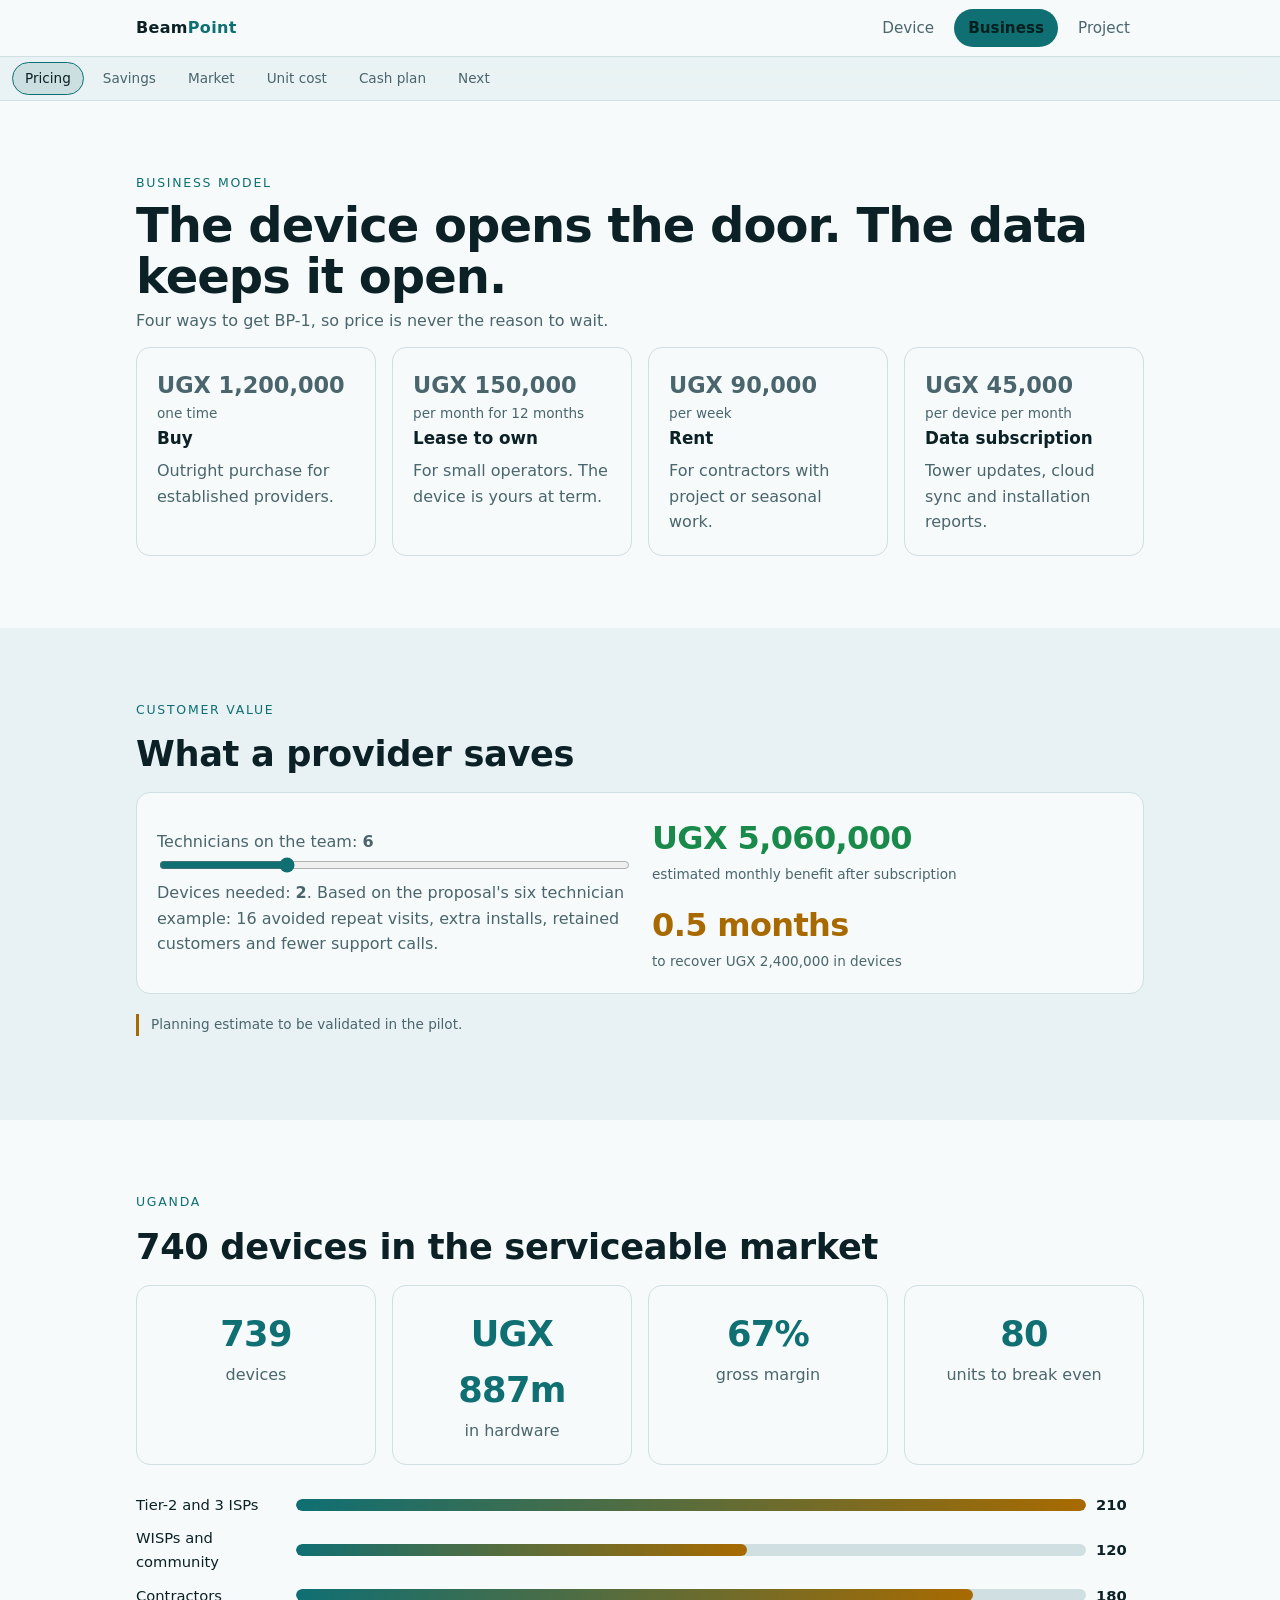
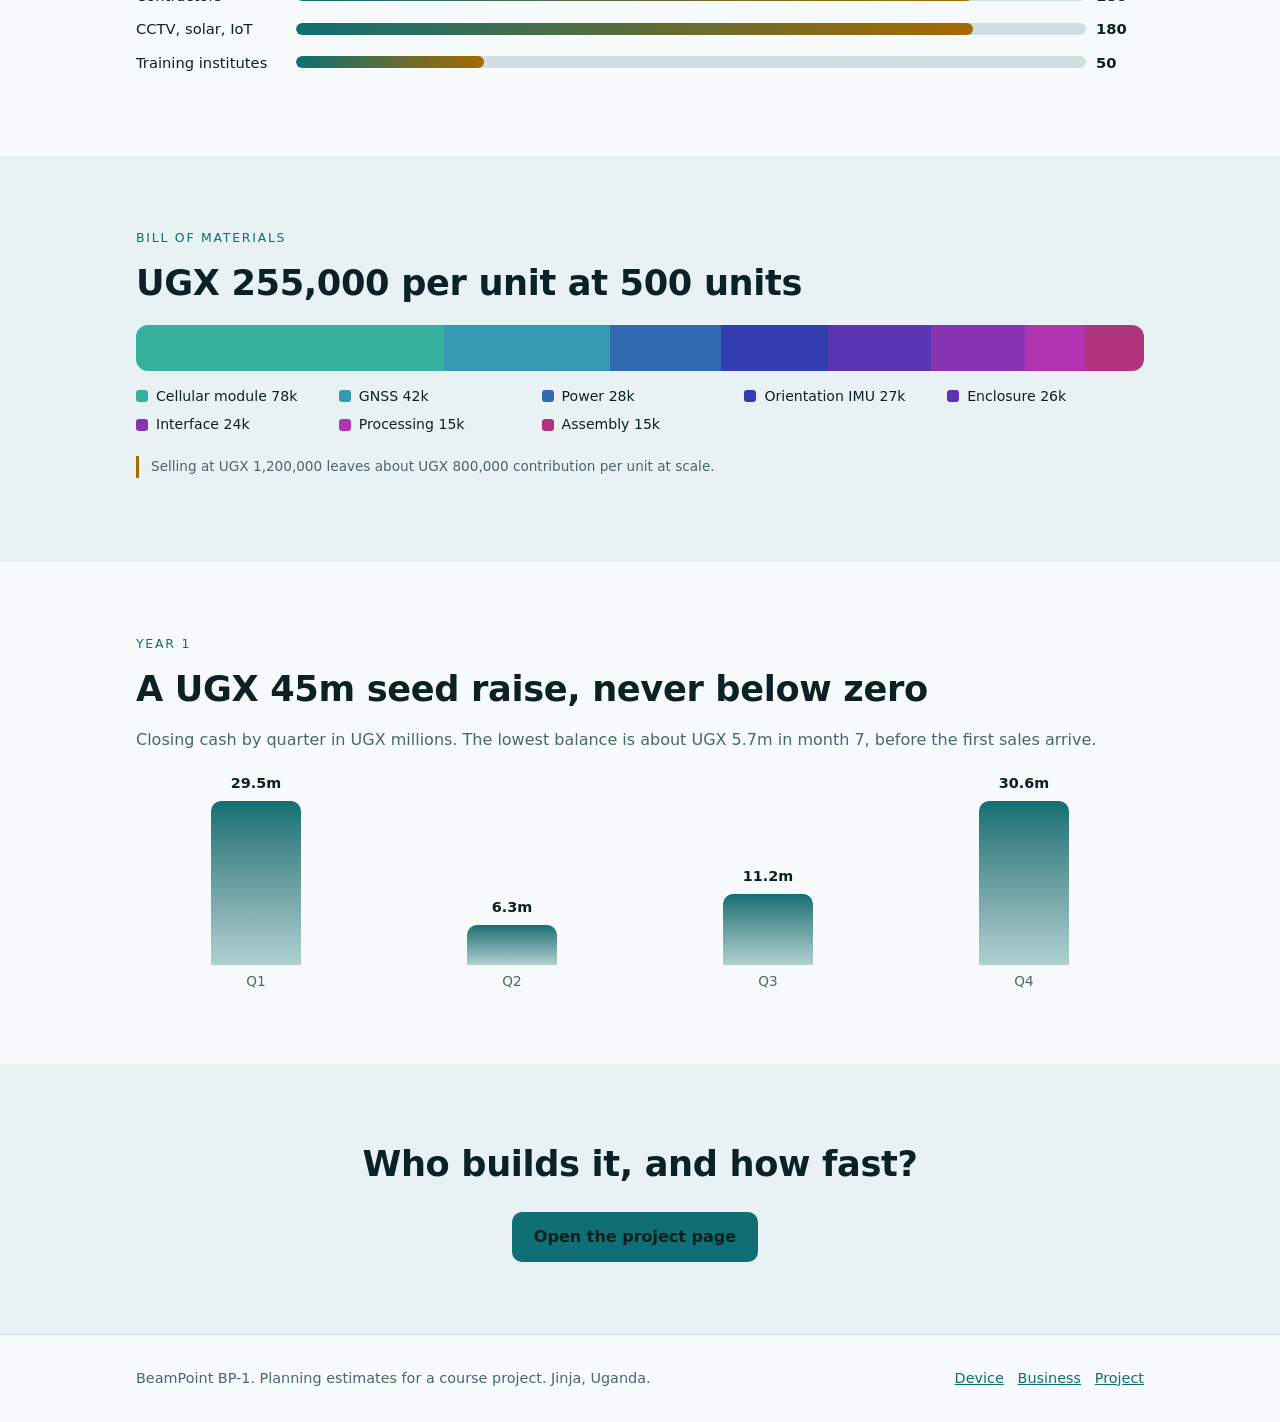
==== business.html @ 2ee820dd "BP026001" ====
<!doctype html>
<html lang="en">
<head>
<meta charset="utf-8">
<meta name="viewport" content="width=device-width, initial-scale=1">
<meta name="theme-color" content="#071619">
<title>BeamPoint BP-1 Business</title>
<meta name="description" content="Pricing, market, savings and cash plan for BeamPoint BP-1.">
<script>document.documentElement.classList.add("js")</script>
<link rel="stylesheet" href="css/base.css">
<link rel="stylesheet" href="css/components.css">
<link rel="stylesheet" href="css/motion.css">
</head>
<body data-page="business.html">
<a class="skip" href="#main">Skip to content</a>
<div id="progress"></div>
<header class="bar" id="site-header"></header>
<nav id="chips" aria-label="On this page"></nav>
<main id="main">
<section id="pricing" data-title="Pricing"><div class="wrap">
  <p class="eyebrow rv">Business model</p><h1 class="rv" style="font-size:clamp(2rem,6vw,3rem)">The device opens the door. The data keeps it open.</h1>
  <p class="mute rv">Four ways to get BP-1, so price is never the reason to wait.</p>
  <div class="grid" data-render="pricing"></div>
</div></section>

<section id="savings" class="alt" data-title="Savings"><div class="wrap">
  <p class="eyebrow rv">Customer value</p><h2 class="rv">What a provider saves</h2>
  <div class="card calc rv">
    <div>
      <p>Technicians on the team: <b id="tn">6</b></p>
      <input id="techs" type="range" min="1" max="20" value="6" aria-label="Number of technicians">
      <p class="mute">Devices needed: <b id="dv">2</b>. Based on the proposal's six technician example: 16 avoided repeat visits, extra installs, retained customers and fewer support calls.</p>
    </div>
    <div><div class="out" id="sv"></div><div class="out" id="pb" style="color:var(--warm);margin-top:14px"></div></div>
  </div>
  <p class="note">Planning estimate to be validated in the pilot.</p>
</div></section>

<section id="market" data-title="Market"><div class="wrap">
  <p class="eyebrow rv">Uganda</p><h2 class="rv">740 devices in the serviceable market</h2>
  <div class="grid stats">
    <div class="card rv"><b data-count="740">0</b><p>devices</p></div>
    <div class="card rv" style="--d:.1s"><b data-count="888" data-pre="UGX " data-suf="m">0</b><p>in hardware</p></div>
    <div class="card rv" style="--d:.2s"><b data-count="67" data-suf="%">0</b><p>gross margin</p></div>
    <div class="card rv" style="--d:.3s"><b data-count="80">0</b><p>units to break even</p></div>
  </div>
  <div class="grow" style="margin-top:28px" data-render="market"></div>
</div></section>

<section id="costs" class="alt" data-title="Unit cost"><div class="wrap">
  <p class="eyebrow rv">Bill of materials</p><h2 class="rv">UGX 255,000 per unit at 500 units</h2>
  <div class="grow"><div class="stack" data-render="bom"></div><div class="legend" data-render="bomlegend"></div></div>
  <p class="note">Selling at UGX 1,200,000 leaves about UGX 800,000 contribution per unit at scale.</p>
</div></section>

<section id="cash" data-title="Cash plan"><div class="wrap">
  <p class="eyebrow rv">Year 1</p><h2 class="rv">A UGX 45m seed raise, never below zero</h2>
  <p class="mute rv">Closing cash by quarter in UGX millions. The lowest balance is about UGX 5.7m in month 7, before the first sales arrive.</p>
  <div class="grow"><div class="cols" data-render="cash"></div></div>
</div></section>

<section class="alt cta" data-title="Next"><div class="wrap rv">
  <h2>Who builds it, and how fast?</h2>
  <a class="btn" href="project.html">Open the project page</a>
</div></section>
</main>
<footer id="site-footer"></footer>
<script src="js/data.js"></script>
<script src="js/art.js"></script>
<script src="js/render.js"></script>
<script src="js/motion.js"></script>
</body>
</html>
---- css/base.css ----
:root{--bg:#071619;--bg2:#0c2125;--ink:#e8f1f3;--mute:#9db4b9;--line:#1b3a40;--accent:#2fd0c2;--warm:#f5b84b;--good:#5be28a;--bad:#ff7a66;--hdr:56px;--chips:44px}
@media (prefers-color-scheme:light){:root{--bg:#f6fafb;--bg2:#e8f1f3;--ink:#0b2126;--mute:#4a666c;--line:#cfdfe2;--accent:#0f6f73;--warm:#a86a00;--good:#1a8a4a;--bad:#c2412c}}
*{box-sizing:border-box}
html{scroll-behavior:smooth}
body{margin:0;font:16px/1.6 system-ui,-apple-system,Segoe UI,Roboto,sans-serif;background:var(--bg);color:var(--ink);overflow-x:hidden}
.wrap{max-width:1040px;margin:0 auto;padding:0 16px}
a{color:var(--accent)}
h1{font-size:clamp(2.2rem,7vw,4rem);line-height:1.05;margin:.15em 0;letter-spacing:-.02em}
h2{font-size:clamp(1.5rem,4vw,2.2rem);margin:0 0 .6rem;letter-spacing:-.01em}
h3{margin:0 0 6px;font-size:1.05rem}
p{margin:0 0 .8rem}
.mute{color:var(--mute)}
.skip{position:absolute;left:-999px}.skip:focus{left:8px;top:8px;background:var(--accent);color:#000;padding:8px;z-index:99}
section{padding:72px 0;scroll-margin-top:calc(var(--hdr) + var(--chips))}
.alt{background:var(--bg2)}
.eyebrow{color:var(--accent);text-transform:uppercase;letter-spacing:.14em;font-size:.78rem;margin:0 0 .4rem}

/* header and chips */
.bar{position:sticky;top:0;background:color-mix(in srgb,var(--bg) 88%,transparent);backdrop-filter:blur(10px);border-bottom:1px solid var(--line);z-index:20;view-transition-name:hdr}
.row{display:flex;justify-content:space-between;align-items:center;gap:12px;height:var(--hdr)}
.brand{font-weight:800;color:var(--ink);text-decoration:none;letter-spacing:.02em}
.brand i{font-style:normal;color:var(--accent)}
#nav{display:flex;gap:6px}
#nav a{color:var(--mute);text-decoration:none;font-size:.95rem;padding:7px 14px;border-radius:999px;transition:background .25s,color .25s}
#nav a:hover{color:var(--ink)}
#nav a[aria-current="page"]{background:var(--accent);color:#04201f;font-weight:600}
#chips{position:sticky;top:var(--hdr);z-index:19;height:var(--chips);background:color-mix(in srgb,var(--bg2) 90%,transparent);backdrop-filter:blur(10px);border-bottom:1px solid var(--line);display:flex;gap:6px;align-items:center;overflow-x:auto;padding:0 12px;scrollbar-width:none}
#chips::-webkit-scrollbar{display:none}
#chips a{flex:none;font-size:.85rem;color:var(--mute);text-decoration:none;padding:5px 12px;border-radius:999px;border:1px solid transparent;transition:all .25s}
#chips a.on{color:var(--ink);border-color:var(--accent);background:color-mix(in srgb,var(--accent) 14%,transparent)}
#progress{position:fixed;left:0;top:0;height:3px;width:100%;background:var(--accent);transform:scaleX(0);transform-origin:left;z-index:30}
footer{border-top:1px solid var(--line);padding:32px 0;color:var(--mute);font-size:.9rem}
footer .row{height:auto;flex-wrap:wrap}

/* page transitions */
@view-transition{navigation:auto}
::view-transition-old(root){animation:vt-out .28s ease both}
::view-transition-new(root){animation:vt-in .45s cubic-bezier(.2,.7,.2,1) both}
@keyframes vt-out{to{opacity:0;transform:translateY(-12px) scale(.995)}}
@keyframes vt-in{from{opacity:0;transform:translateY(18px)}}
---- css/components.css ----
.btn{display:inline-block;margin:10px 10px 0 0;padding:12px 22px;border-radius:10px;background:var(--accent);color:#04201f;font-weight:700;text-decoration:none;transition:transform .2s,box-shadow .2s}
.btn:hover{transform:translateY(-2px);box-shadow:0 8px 24px color-mix(in srgb,var(--accent) 35%,transparent)}
.btn.ghost{background:transparent;color:var(--ink);border:1px solid var(--line)}
.grid{display:grid;gap:16px;grid-template-columns:repeat(auto-fit,minmax(230px,1fr))}
.card{border:1px solid var(--line);border-radius:14px;padding:20px;background:var(--bg);transition:transform .25s,border-color .25s}
.alt .card{background:var(--bg)}
.card:hover{border-color:var(--accent)}
.card p{color:var(--mute);margin:0}
.tilt{transform:perspective(700px) rotateX(var(--rx,0deg)) rotateY(var(--ry,0deg))}
.price{color:var(--warm);font-weight:800;font-size:1.4rem;margin:0 0 2px}
.unit{color:var(--mute);font-size:.85rem;margin:0 0 10px}
.stats .card{text-align:center}
.stats b{display:block;font-size:2.2rem;color:var(--accent);letter-spacing:-.02em}
.plain{list-style:none;padding:0;margin:0;display:grid;gap:8px}
.ico{width:54px;height:54px;margin-bottom:10px;color:var(--accent)}
.ico *{fill:none;stroke:currentColor;stroke-width:2.4;stroke-linecap:round;stroke-linejoin:round}

/* h-bars, stacked, columns */
.hbar{display:grid;grid-template-columns:150px 1fr 48px;gap:10px;align-items:center;margin:10px 0;font-size:.92rem}
.hbar .t{height:12px;border-radius:99px;background:var(--line);overflow:hidden}
.hbar .t i{display:block;height:100%;width:0;background:linear-gradient(90deg,var(--accent),var(--warm));border-radius:99px;transition:width 1.2s cubic-bezier(.2,.7,.2,1) var(--d,0s)}
.in .hbar .t i{width:var(--w)}
.stack{display:flex;height:46px;border-radius:12px;overflow:hidden;margin:14px 0}
.stack i{flex:0 0 0;transition:flex-grow 1.1s cubic-bezier(.2,.7,.2,1) var(--d,0s);background:hsl(var(--h) 55% 45%)}
.in .stack i{flex-grow:var(--g)}
.legend{display:grid;grid-template-columns:repeat(auto-fit,minmax(180px,1fr));gap:6px;font-size:.88rem}
.legend span{display:flex;gap:8px;align-items:center}.legend s{width:12px;height:12px;border-radius:3px;background:hsl(var(--h) 55% 45%)}
.cols{display:flex;gap:16px;align-items:flex-end;height:220px;margin-top:20px}
.col{flex:1;display:flex;flex-direction:column;justify-content:flex-end;align-items:center;height:100%}
.col i{width:100%;max-width:90px;border-radius:10px 10px 0 0;background:linear-gradient(var(--accent),color-mix(in srgb,var(--accent) 30%,var(--bg)));height:0;transition:height 1.2s cubic-bezier(.2,.7,.2,1) var(--d,0s)}
.in .col i{height:var(--h)}
.col b{font-size:.9rem;margin-bottom:6px}.col span{color:var(--mute);font-size:.85rem;margin-top:6px}

/* calculator */
.calc{display:grid;gap:24px;grid-template-columns:repeat(auto-fit,minmax(280px,1fr));align-items:center}
.calc input[type=range]{width:100%;accent-color:var(--accent)}
.out{font-size:2rem;font-weight:800;color:var(--good);letter-spacing:-.02em}
.out small{display:block;font-size:.85rem;font-weight:400;color:var(--mute);letter-spacing:0}

/* rail */
.rail{display:flex;gap:16px;overflow-x:auto;scroll-snap-type:x mandatory;padding:6px 16px 20px;cursor:grab;scrollbar-width:thin}
.rail.drag{cursor:grabbing;scroll-snap-type:none}
.rail .card{flex:0 0 min(78vw,300px);scroll-snap-align:start;position:relative}
.rail .m{color:var(--warm);font-size:.8rem;letter-spacing:.08em;text-transform:uppercase}
.avatar{width:64px;height:64px;border-radius:50%;display:grid;place-items:center;font-weight:800;font-size:1.3rem;color:#04201f;background:linear-gradient(135deg,var(--accent),var(--warm));margin-bottom:12px}
.risk{display:grid;grid-template-columns:36px minmax(140px,240px) 1fr;gap:10px;align-items:center;margin:10px 0;font-size:.92rem}
.risk .t{height:10px;border-radius:99px;background:var(--line);overflow:hidden}
.risk .t i{display:block;height:100%;width:0;background:var(--bad);transition:width 1.1s ease var(--d,0s)}
.in .risk .t i{width:var(--w)}
details{border:1px solid var(--line);border-radius:12px;padding:12px 16px;margin:10px 0;background:var(--bg);transition:border-color .2s}
details[open]{border-color:var(--accent)}
summary{cursor:pointer;font-weight:600;list-style:none;display:flex;justify-content:space-between;gap:12px}
summary::-webkit-details-marker{display:none}
summary::after{content:"+";color:var(--accent);font-size:1.3rem;line-height:1;transition:transform .25s}
details[open] summary::after{transform:rotate(45deg)}
details p{margin:10px 0 0;color:var(--mute)}
.note{font-size:.85rem;color:var(--mute);border-left:3px solid var(--warm);padding-left:12px;margin-top:20px}
.cta{text-align:center}
---- css/motion.css ----
/* reveal */
.js .rv{opacity:0;transform:translateY(28px);transition:opacity .7s ease var(--d,0s),transform .7s cubic-bezier(.2,.7,.2,1) var(--d,0s)}
.js .rv.in{opacity:1;transform:none}
.w{display:inline-block;opacity:0;transform:translateY(.6em);animation:wd .7s cubic-bezier(.2,.7,.2,1) forwards;animation-delay:var(--d)}
@keyframes wd{to{opacity:1;transform:none}}

/* hero scene */
.hero{position:relative;min-height:calc(100vh - var(--hdr) - var(--chips));display:flex;align-items:center;overflow:hidden;--ink:#e8f1f3;--mute:#b7cbd0;--accent:#2fd0c2;background:#071619;color:var(--ink);padding:0}
.hero .scene{position:absolute;inset:0}
.hero .scene svg{width:100%;height:100%;display:block}
.hero .wrap{width:100%;position:relative;z-index:2;padding-top:40px;padding-bottom:140px}
.hero h1{max-width:9.5em}
.hero .lead{max-width:30em;text-shadow:0 1px 12px #071619;font-size:1.15rem;color:var(--mute)}
.hero .btn.ghost{color:#e8f1f3;border-color:#2c5560}
.par{will-change:transform}
.arc{fill:none;stroke:#2fd0c2;stroke-width:3;stroke-linecap:round;opacity:0;animation:arc 2.6s ease-out infinite}
.arc:nth-child(2){animation-delay:.5s}.arc:nth-child(3){animation-delay:1s}
@keyframes arc{0%{opacity:0;transform:scale(.6)}25%{opacity:.9}100%{opacity:0;transform:scale(1.15)}}
.arc{transform-box:fill-box;transform-origin:left center}
.dash{stroke:#f5b84b;stroke-width:2.5;stroke-dasharray:10 10;animation:dash 1.2s linear infinite;fill:none}
@keyframes dash{to{stroke-dashoffset:-20}}
.blink{animation:bl 1.6s ease-in-out infinite}
@keyframes bl{50%{opacity:.35}}

/* pinned sections */
.pin{padding:0;position:relative;height:540vh}
.pin-in{position:sticky;top:calc(var(--hdr) + var(--chips));height:calc(100vh - var(--hdr) - var(--chips));display:flex;align-items:center;overflow:hidden}
.pin.hpin{height:300vh}
.track{display:flex;gap:18px;padding:0 max(16px,calc((100vw - 1040px)/2 + 16px));will-change:transform}
.track .card{flex:0 0 min(82vw,340px);min-height:260px}
.hhead{position:absolute;left:0;right:0;top:22px}
.hpin .track{margin-top:60px}
.hbarp{position:absolute;left:16px;right:16px;bottom:22px;height:3px;background:var(--line);border-radius:3px}
.hbarp i{display:block;height:100%;background:var(--accent);width:100%;transform:scaleX(var(--p,0));transform-origin:left;border-radius:3px}
.morph-grid{display:grid;grid-template-columns:minmax(200px,300px) 1fr;gap:clamp(18px,5vw,56px);align-items:center;width:100%}
.devwrap svg{width:100%;max-height:calc(100vh - var(--hdr) - var(--chips) - 30px);display:block;margin:0 auto;filter:drop-shadow(0 18px 40px rgba(0,0,0,.35))}
.steplist{list-style:none;margin:16px 0 0;padding:0;display:grid;gap:6px;counter-reset:s}
.steplist li{counter-increment:s;padding:6px 12px;border-left:3px solid var(--line);color:var(--mute);transition:all .35s;font-size:.95rem}
.steplist li::before{content:counter(s) ". ";font-weight:700}
.steplist li b{display:block;font-weight:600;font-size:1rem}
.steplist li span{display:block;max-height:0;overflow:hidden;opacity:0;transition:max-height .4s,opacity .4s}
.steplist li.active{border-color:var(--accent);color:var(--ink);background:color-mix(in srgb,var(--accent) 10%,transparent);transform:translateX(6px)}
.steplist li.active span{max-height:5em;opacity:1;margin-top:2px;color:var(--mute)}
.steplist li.done{border-color:var(--good)}

/* device svg */
.dev .body{fill:#10252a;stroke:#2c5560;stroke-width:2}
.dev .screen{fill:#04100f}
.dev .ring{fill:none;stroke:#1d4a50;stroke-width:1}
.dev text{font:600 10px system-ui,sans-serif;fill:#9db4b9}
.dev .sg{opacity:0;transition:opacity .5s,transform .5s;transform-box:fill-box;transform-origin:center}
.dev .sg.on{opacity:1}
.dev .tw{fill:#2fd0c2}.dev .tw.best{fill:#f5b84b}
.dev .sweep{animation:spin 3s linear infinite;transform-origin:150px 220px}
@keyframes spin{to{transform:rotate(360deg)}}
.dev .bar{fill:#2fd0c2;opacity:.8}.dev .bar.best{fill:#f5b84b;opacity:1}
.dev .lock{fill:#1a8a4a}.dev .lockt{fill:#fff;font-size:12px;font-weight:800}
.dev #status{fill:#e8f1f3;font-size:11px}

@media (max-width:720px){
 .morph-grid{grid-template-columns:130px 1fr;gap:12px}
 .steplist li{padding:3px 8px;font-size:.8rem}.steplist li b{font-size:.85rem}
 #nav a{padding:6px 10px;font-size:.88rem}
 .hbar{grid-template-columns:96px 1fr 40px;font-size:.8rem}
}
@media (prefers-reduced-motion:reduce){
 *,*::before,*::after{animation-duration:.01ms!important;animation-iteration-count:1!important;transition-duration:.01ms!important}
 html{scroll-behavior:auto}
 .js .rv{opacity:1;transform:none}.w{opacity:1;transform:none}
}
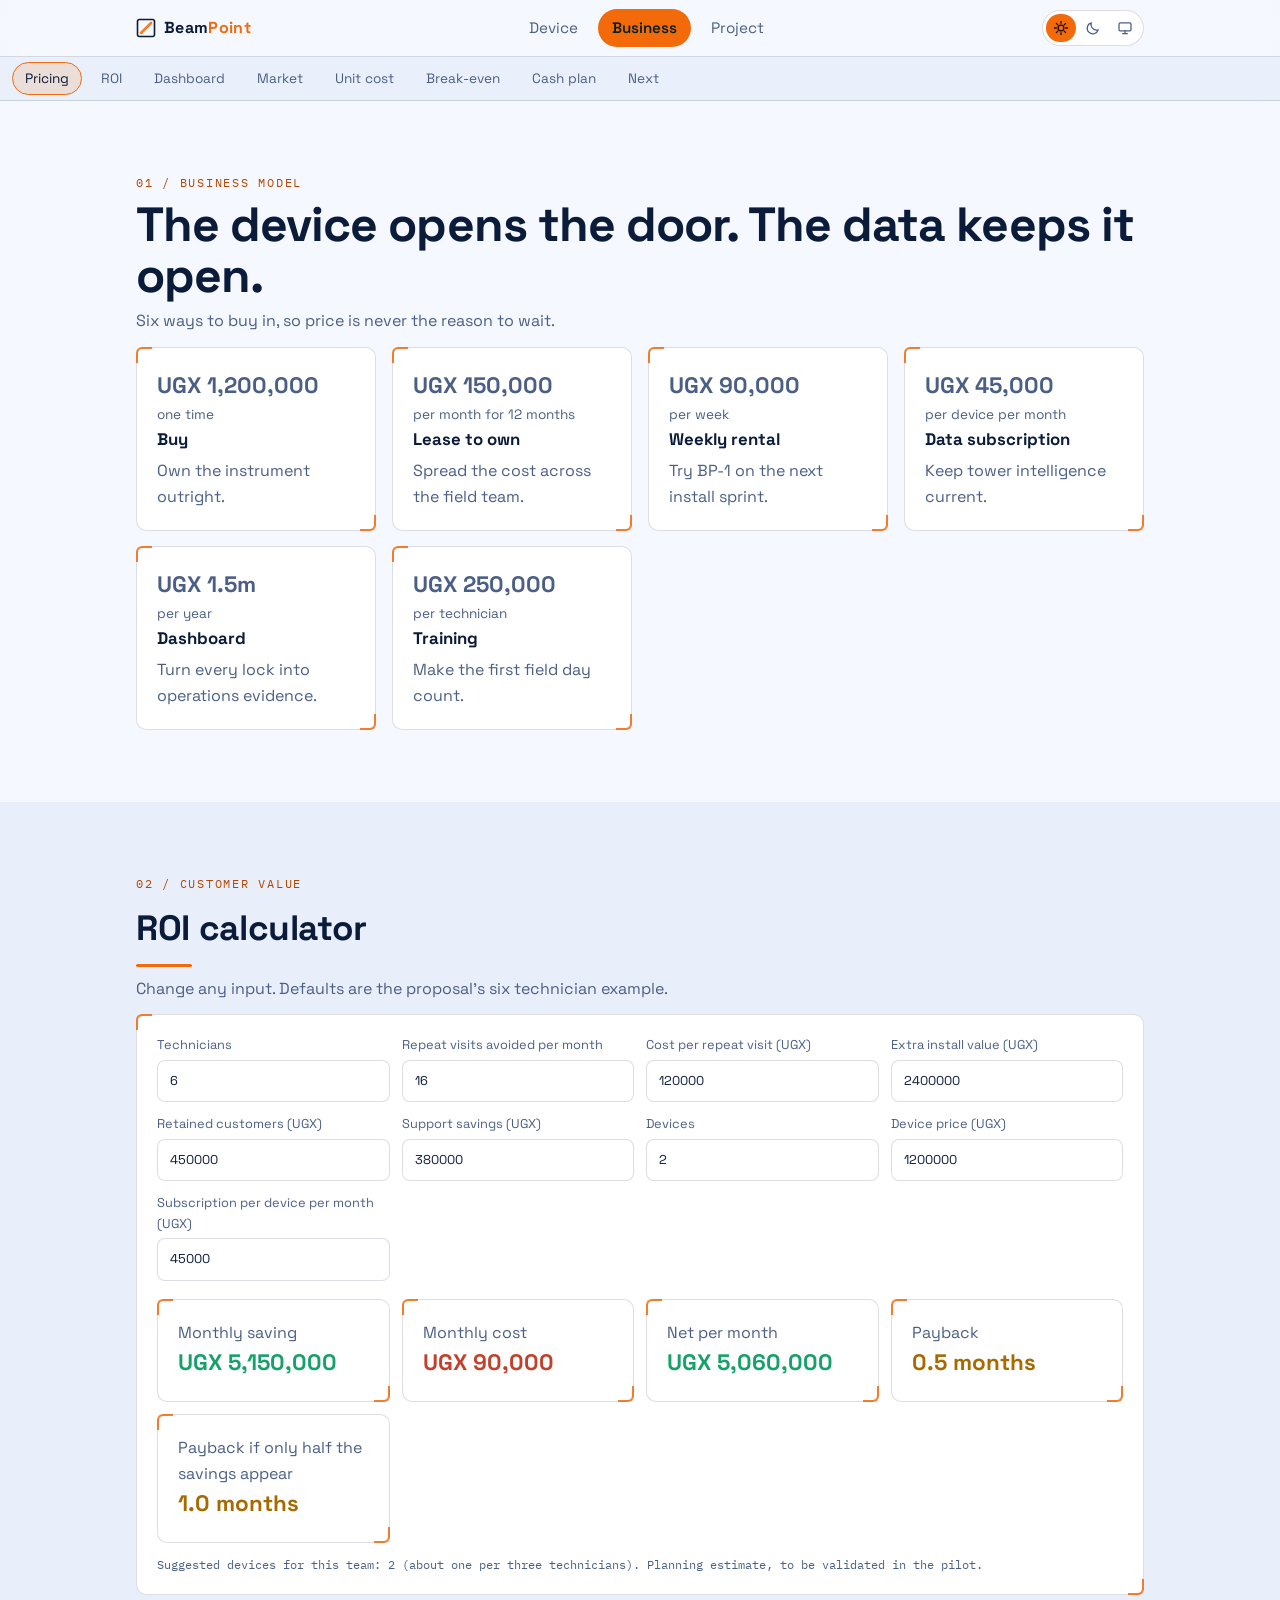
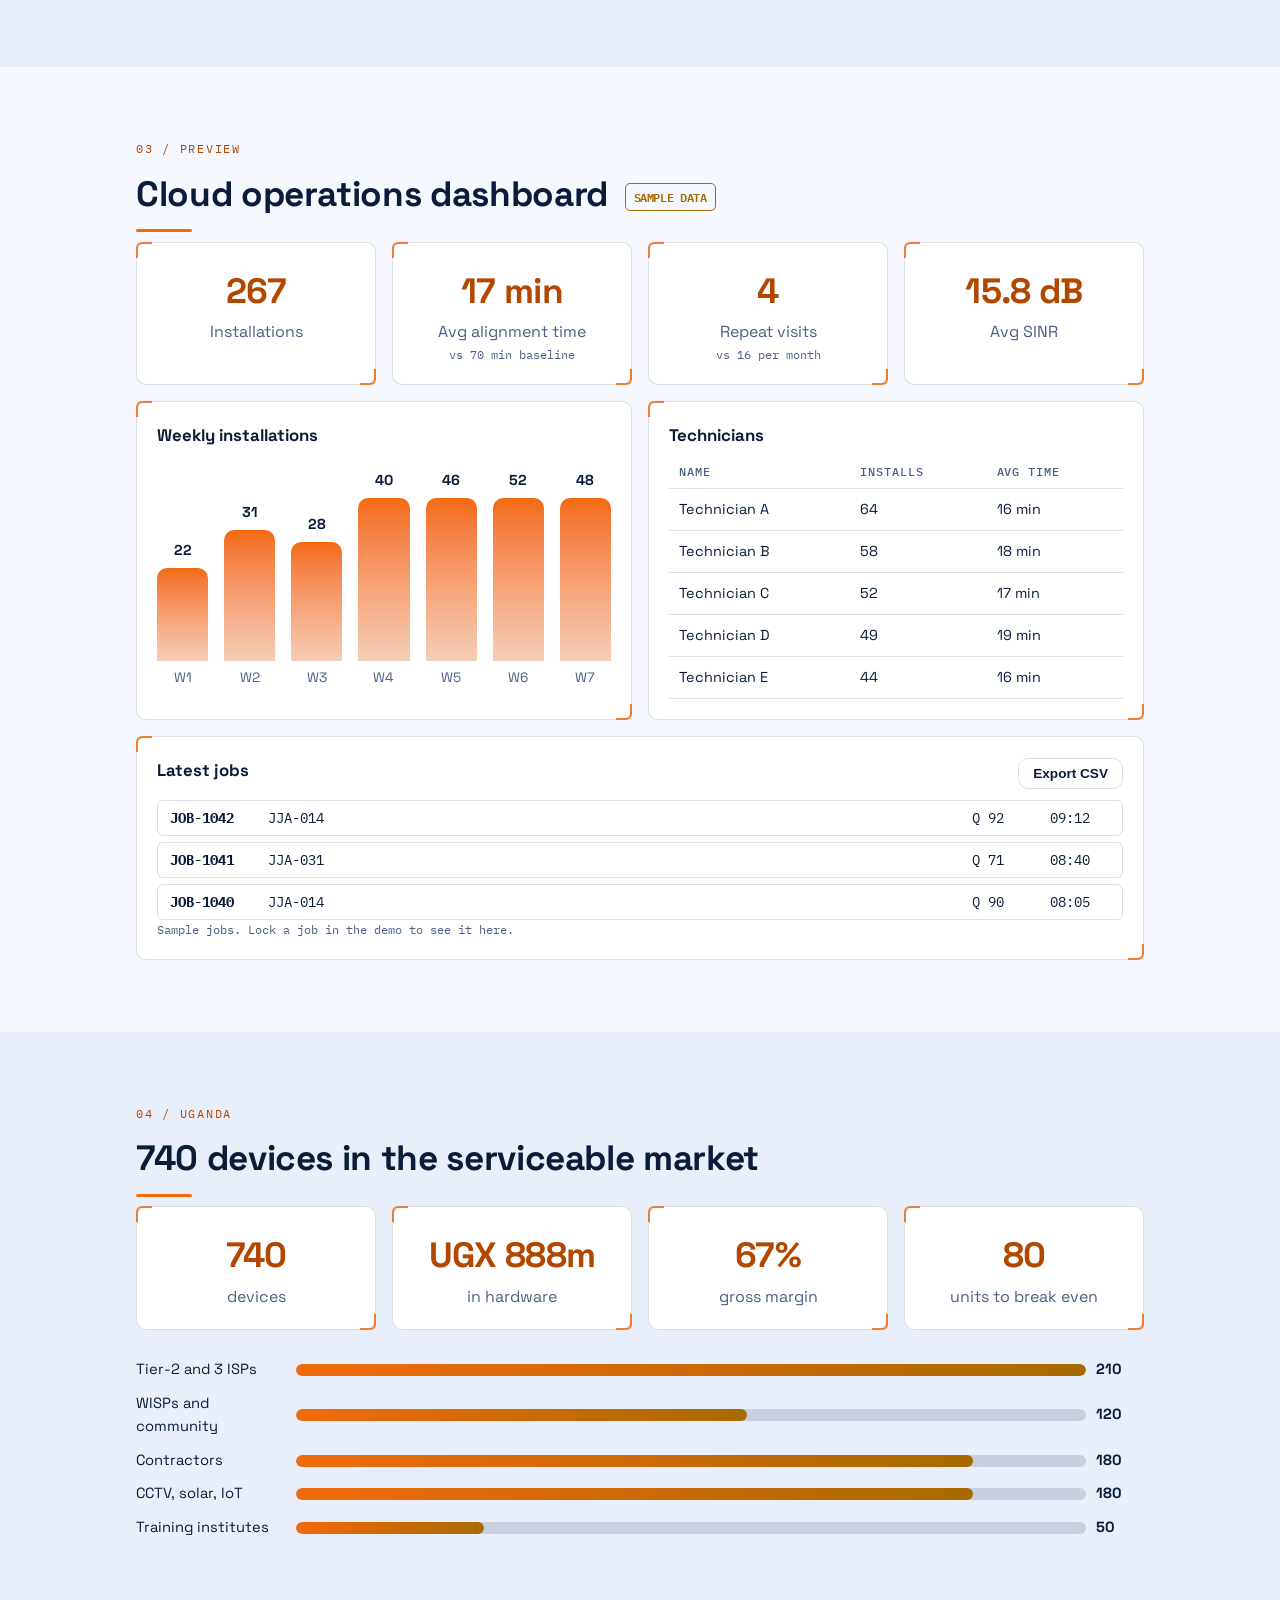
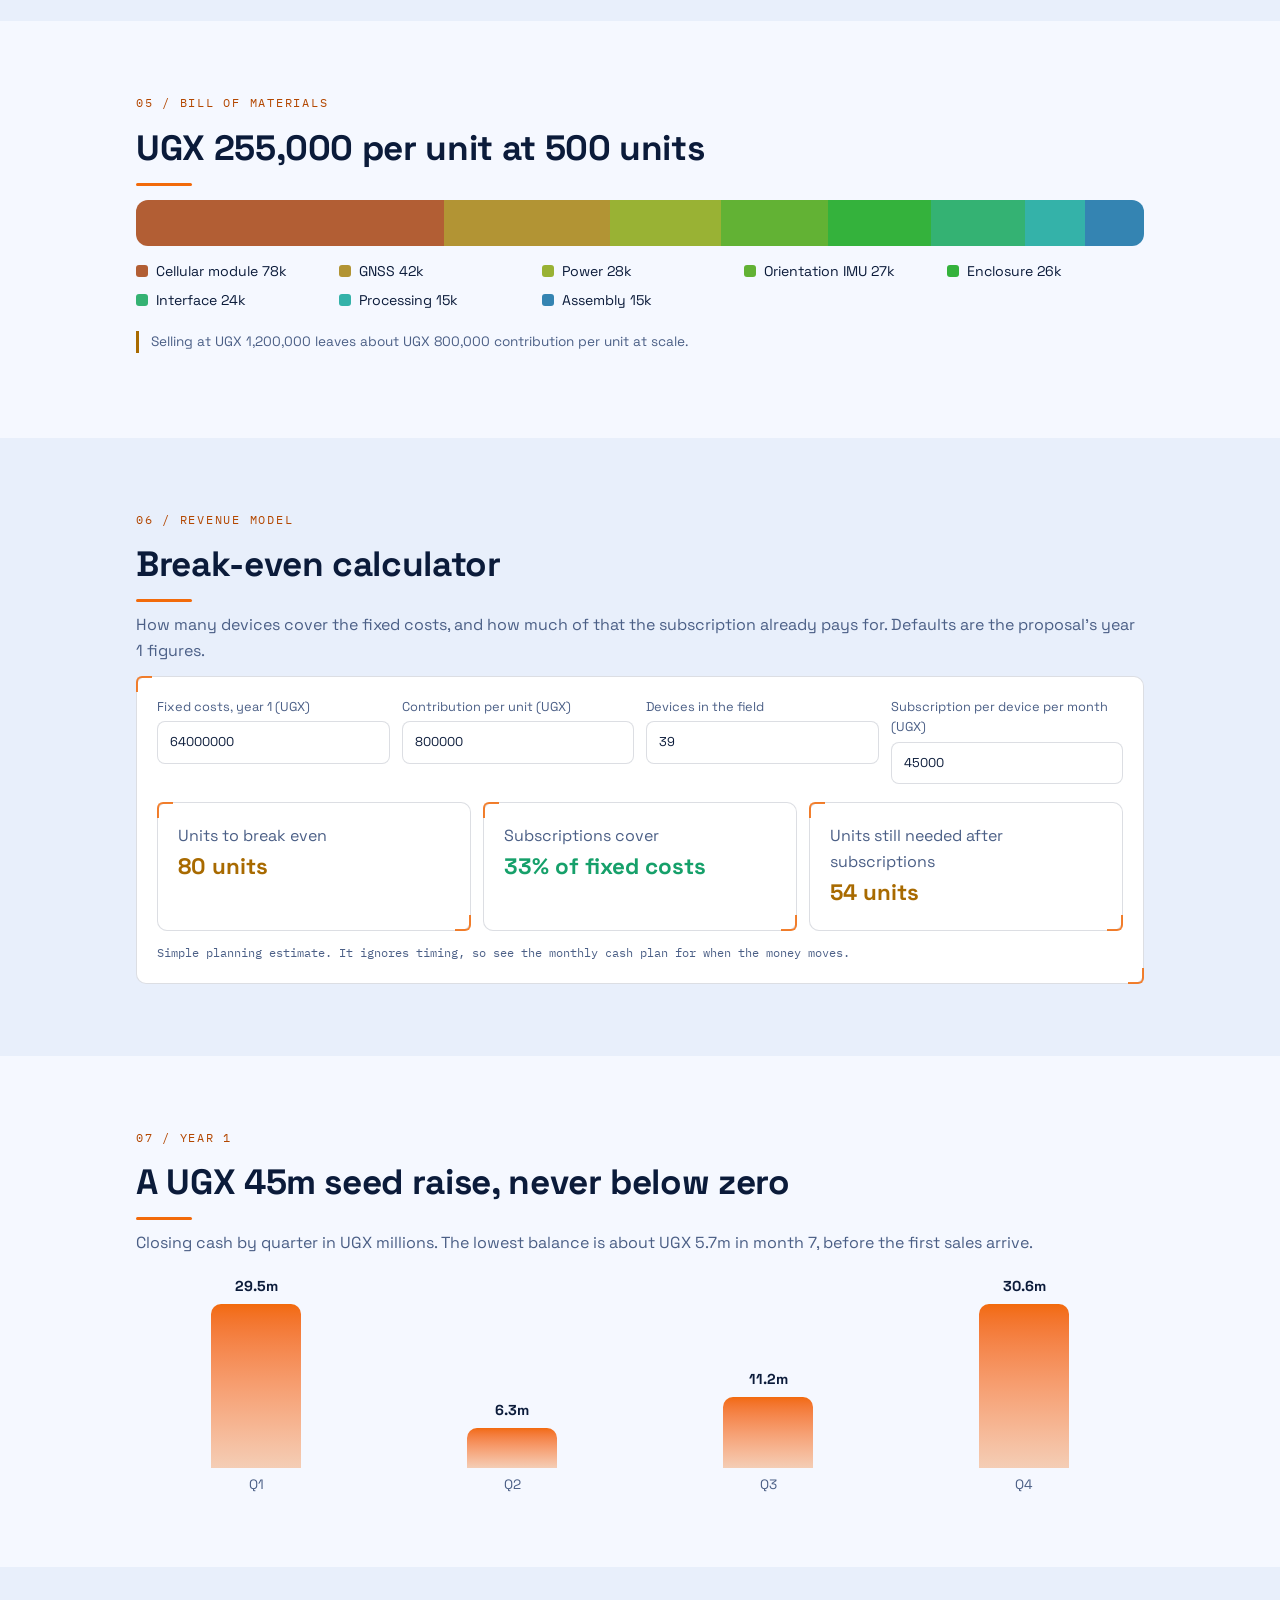
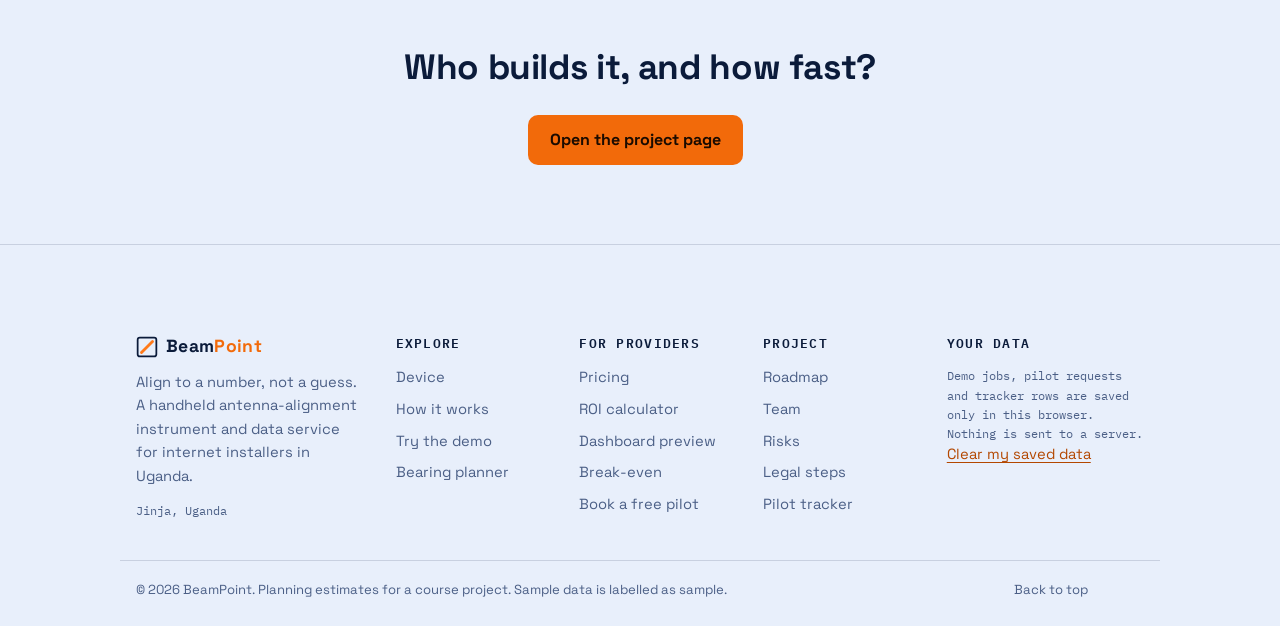
==== commit 9cbc6078: "BP01-26-002" ====
--- a/business.html
+++ b/business.html
@@ -3,40 +3,68 @@
 <head>
 <meta charset="utf-8">
 <meta name="viewport" content="width=device-width, initial-scale=1">
-<meta name="theme-color" content="#071619">
+<meta name="theme-color" content="#f5f8ff">
 <title>BeamPoint BP-1 Business</title>
 <meta name="description" content="Pricing, market, savings and cash plan for BeamPoint BP-1.">
 <script>document.documentElement.classList.add("js")</script>
+<script>try{var m=localStorage.getItem("bp-mode")||"light";document.documentElement.dataset.mode=m;document.documentElement.dataset.theme=m==="auto"?(matchMedia("(prefers-color-scheme: dark)").matches?"dark":"light"):m}catch(e){}</script>
+<link rel="preconnect" href="https://fonts.googleapis.com"><link rel="preconnect" href="https://fonts.gstatic.com" crossorigin>
+<link rel="stylesheet" href="https://fonts.googleapis.com/css2?family=IBM+Plex+Mono:wght@400;500;600&family=Space+Grotesk:wght@400;500;700&display=swap">
 <link rel="stylesheet" href="css/base.css">
 <link rel="stylesheet" href="css/components.css">
 <link rel="stylesheet" href="css/motion.css">
+<link rel="stylesheet" href="css/features.css">
 </head>
 <body data-page="business.html">
 <a class="skip" href="#main">Skip to content</a>
+<noscript><p class="nojs">This site needs JavaScript for its interactive parts. Enable it and reload.</p></noscript>
 <div id="progress"></div>
 <header class="bar" id="site-header"></header>
 <nav id="chips" aria-label="On this page"></nav>
 <main id="main">
 <section id="pricing" data-title="Pricing"><div class="wrap">
   <p class="eyebrow rv">Business model</p><h1 class="rv" style="font-size:clamp(2rem,6vw,3rem)">The device opens the door. The data keeps it open.</h1>
-  <p class="mute rv">Four ways to get BP-1, so price is never the reason to wait.</p>
+  <p class="mute rv">Six ways to buy in, so price is never the reason to wait.</p>
   <div class="grid" data-render="pricing"></div>
 </div></section>
 
-<section id="savings" class="alt" data-title="Savings"><div class="wrap">
-  <p class="eyebrow rv">Customer value</p><h2 class="rv">What a provider saves</h2>
-  <div class="card calc rv">
-    <div>
-      <p>Technicians on the team: <b id="tn">6</b></p>
-      <input id="techs" type="range" min="1" max="20" value="6" aria-label="Number of technicians">
-      <p class="mute">Devices needed: <b id="dv">2</b>. Based on the proposal's six technician example: 16 avoided repeat visits, extra installs, retained customers and fewer support calls.</p>
+<section id="savings" class="alt" data-title="ROI"><div class="wrap">
+  <p class="eyebrow rv">Customer value</p><h2 class="rv">ROI calculator</h2>
+  <p class="mute rv">Change any input. Defaults are the proposal's six technician example.</p>
+  <div class="card rv" id="roi">
+    <div class="fields">
+      <label>Technicians<input type="number" id="r_tech" value="6" min="1"></label>
+      <label>Repeat visits avoided per month<input type="number" id="r_visits" value="16" min="0"></label>
+      <label>Cost per repeat visit (UGX)<input type="number" id="r_cost" value="120000" min="0"></label>
+      <label>Extra install value (UGX)<input type="number" id="r_extra" value="2400000" min="0"></label>
+      <label>Retained customers (UGX)<input type="number" id="r_ret" value="450000" min="0"></label>
+      <label>Support savings (UGX)<input type="number" id="r_sup" value="380000" min="0"></label>
+      <label>Devices<input type="number" id="r_dev" value="2" min="1"></label>
+      <label>Device price (UGX)<input type="number" id="r_price" value="1200000" min="0"></label>
+      <label>Subscription per device per month (UGX)<input type="number" id="r_sub" value="45000" min="0"></label>
     </div>
-    <div><div class="out" id="sv"></div><div class="out" id="pb" style="color:var(--warm);margin-top:14px"></div></div>
+    <div class="results">
+      <div class="card"><p>Monthly saving</p><b id="o_save"></b></div>
+      <div class="card"><p>Monthly cost</p><b id="o_cost" style="color:var(--bad)"></b></div>
+      <div class="card"><p>Net per month</p><b id="o_net"></b></div>
+      <div class="card warm"><p>Payback</p><b id="o_pb"></b></div>
+      <div class="card warm"><p>Payback if only half the savings appear</p><b id="o_half"></b></div>
+    </div>
+    <p class="tiny" style="margin-top:12px">Suggested devices for this team: <span id="o_sug"></span> (about one per three technicians). Planning estimate, to be validated in the pilot.</p>
   </div>
-  <p class="note">Planning estimate to be validated in the pilot.</p>
 </div></section>
 
-<section id="market" data-title="Market"><div class="wrap">
+<section id="dashboard" data-title="Dashboard"><div class="wrap">
+  <p class="eyebrow rv">Preview</p><h2 class="rv">Cloud operations dashboard <span class="badge">SAMPLE DATA</span></h2>
+  <div class="grid stats" data-render="kpis"></div>
+  <div class="two" style="margin-top:16px">
+    <div class="card grow rv"><h3>Weekly installations</h3><div class="cols" data-render="weekly"></div></div>
+    <div class="card rv"><h3>Technicians</h3><table><thead><tr><th>Name</th><th>Installs</th><th>Avg time</th></tr></thead><tbody data-render="techs"></tbody></table></div>
+  </div>
+  <div class="card rv" style="margin-top:16px"><div class="hrow"><h3>Latest jobs</h3><button class="btn ghost" data-export="jobs" type="button">Export CSV</button></div><ul class="joblist" id="latest"></ul><p class="tiny" id="jobsrc"></p></div>
+</div></section>
+
+<section id="market" class="alt" data-title="Market"><div class="wrap">
   <p class="eyebrow rv">Uganda</p><h2 class="rv">740 devices in the serviceable market</h2>
   <div class="grid stats">
     <div class="card rv"><b data-count="740">0</b><p>devices</p></div>
@@ -47,10 +75,29 @@
   <div class="grow" style="margin-top:28px" data-render="market"></div>
 </div></section>
 
-<section id="costs" class="alt" data-title="Unit cost"><div class="wrap">
+<section id="costs" data-title="Unit cost"><div class="wrap">
   <p class="eyebrow rv">Bill of materials</p><h2 class="rv">UGX 255,000 per unit at 500 units</h2>
   <div class="grow"><div class="stack" data-render="bom"></div><div class="legend" data-render="bomlegend"></div></div>
   <p class="note">Selling at UGX 1,200,000 leaves about UGX 800,000 contribution per unit at scale.</p>
+</div></section>
+
+<section id="breakeven" class="alt" data-title="Break-even"><div class="wrap">
+  <p class="eyebrow rv">Revenue model</p><h2 class="rv">Break-even calculator</h2>
+  <p class="mute rv">How many devices cover the fixed costs, and how much of that the subscription already pays for. Defaults are the proposal's year 1 figures.</p>
+  <div class="card rv" id="be">
+    <div class="fields">
+      <label>Fixed costs, year 1 (UGX)<input type="number" id="b_fixed" value="64000000" min="1"></label>
+      <label>Contribution per unit (UGX)<input type="number" id="b_contrib" value="800000" min="1"></label>
+      <label>Devices in the field<input type="number" id="b_devs" value="39" min="0"></label>
+      <label>Subscription per device per month (UGX)<input type="number" id="b_sub" value="45000" min="0"></label>
+    </div>
+    <div class="results">
+      <div class="card warm"><p>Units to break even</p><b id="o_units"></b></div>
+      <div class="card"><p>Subscriptions cover</p><b id="o_cover"></b></div>
+      <div class="card warm"><p>Units still needed after subscriptions</p><b id="o_after"></b></div>
+    </div>
+    <p class="tiny" style="margin-top:12px">Simple planning estimate. It ignores timing, so see the monthly cash plan for when the money moves.</p>
+  </div>
 </div></section>
 
 <section id="cash" data-title="Cash plan"><div class="wrap">
@@ -67,7 +114,14 @@
 <footer id="site-footer"></footer>
 <script src="js/data.js"></script>
 <script src="js/art.js"></script>
+<script src="js/store.js"></script>
+<script src="js/validate.js"></script>
 <script src="js/render.js"></script>
+<script src="js/theme.js"></script>
+<script src="js/demo.js"></script>
+<script src="js/planner.js"></script>
+<script src="js/tools.js"></script>
+<script src="js/tracker.js"></script>
 <script src="js/motion.js"></script>
 </body>
 </html>
--- a/css/base.css
+++ b/css/base.css
@@ -1,10 +1,10 @@
-:root{--bg:#071619;--bg2:#0c2125;--ink:#e8f1f3;--mute:#9db4b9;--line:#1b3a40;--accent:#2fd0c2;--warm:#f5b84b;--good:#5be28a;--bad:#ff7a66;--hdr:56px;--chips:44px}
-@media (prefers-color-scheme:light){:root{--bg:#f6fafb;--bg2:#e8f1f3;--ink:#0b2126;--mute:#4a666c;--line:#cfdfe2;--accent:#0f6f73;--warm:#a86a00;--good:#1a8a4a;--bad:#c2412c}}
+:root{color-scheme:light;--bg:#f5f8ff;--bg2:#e8effb;--ink:#0b1b3a;--mute:#4b5f86;--line:rgba(11,27,58,.14);--accent:#f26a0a;--accent-text:#b34700;--teal:#0f9d8c;--warm:#a86a00;--good:#16a06a;--bad:#c2412c;--card:#ffffff;--field:#ffffff;--hdr:56px;--chips:44px}
+[data-theme="dark"]{color-scheme:dark;--bg:#071125;--bg2:#0b1b3a;--ink:#eaf0ff;--mute:#91a2c8;--line:rgba(143,170,220,.18);--accent:#ff7a1a;--accent-text:#ff7a1a;--teal:#1cc8b4;--warm:#f0c75e;--good:#3ddc97;--bad:#ff7a66;--card:#071125;--field:#050d1c}
 *{box-sizing:border-box}
-html{scroll-behavior:smooth}
-body{margin:0;font:16px/1.6 system-ui,-apple-system,Segoe UI,Roboto,sans-serif;background:var(--bg);color:var(--ink);overflow-x:hidden}
+html{scroll-behavior:smooth;overflow-x:clip}
+body{margin:0;font:16px/1.6 'Space Grotesk',system-ui,-apple-system,Segoe UI,Roboto,sans-serif;background:var(--bg);color:var(--ink)}
 .wrap{max-width:1040px;margin:0 auto;padding:0 16px}
-a{color:var(--accent)}
+a{color:var(--accent-text)}
 h1{font-size:clamp(2.2rem,7vw,4rem);line-height:1.05;margin:.15em 0;letter-spacing:-.02em}
 h2{font-size:clamp(1.5rem,4vw,2.2rem);margin:0 0 .6rem;letter-spacing:-.01em}
 h3{margin:0 0 6px;font-size:1.05rem}
@@ -13,13 +13,15 @@
 .skip{position:absolute;left:-999px}.skip:focus{left:8px;top:8px;background:var(--accent);color:#000;padding:8px;z-index:99}
 section{padding:72px 0;scroll-margin-top:calc(var(--hdr) + var(--chips))}
 .alt{background:var(--bg2)}
-.eyebrow{color:var(--accent);text-transform:uppercase;letter-spacing:.14em;font-size:.78rem;margin:0 0 .4rem}
+.mono,.eyebrow,.readout,.tlist,.cells,.tiny{font-family:'IBM Plex Mono',ui-monospace,Menlo,monospace}
+.eyebrow{color:var(--accent-text);text-transform:uppercase;letter-spacing:.14em;font-size:.78rem;margin:0 0 .4rem}
 
 /* header and chips */
 .bar{position:sticky;top:0;background:color-mix(in srgb,var(--bg) 88%,transparent);backdrop-filter:blur(10px);border-bottom:1px solid var(--line);z-index:20;view-transition-name:hdr}
 .row{display:flex;justify-content:space-between;align-items:center;gap:12px;height:var(--hdr)}
-.brand{font-weight:800;color:var(--ink);text-decoration:none;letter-spacing:.02em}
+.brand{display:flex;align-items:center;gap:8px;font-weight:800;color:var(--ink);text-decoration:none;letter-spacing:.02em}
 .brand i{font-style:normal;color:var(--accent)}
+.mark{color:var(--ink)}
 #nav{display:flex;gap:6px}
 #nav a{color:var(--mute);text-decoration:none;font-size:.95rem;padding:7px 14px;border-radius:999px;transition:background .25s,color .25s}
 #nav a:hover{color:var(--ink)}
@@ -29,8 +31,6 @@
 #chips a{flex:none;font-size:.85rem;color:var(--mute);text-decoration:none;padding:5px 12px;border-radius:999px;border:1px solid transparent;transition:all .25s}
 #chips a.on{color:var(--ink);border-color:var(--accent);background:color-mix(in srgb,var(--accent) 14%,transparent)}
 #progress{position:fixed;left:0;top:0;height:3px;width:100%;background:var(--accent);transform:scaleX(0);transform-origin:left;z-index:30}
-footer{border-top:1px solid var(--line);padding:32px 0;color:var(--mute);font-size:.9rem}
-footer .row{height:auto;flex-wrap:wrap}
 
 /* page transitions */
 @view-transition{navigation:auto}
--- a/css/components.css
+++ b/css/components.css
@@ -1,16 +1,16 @@
-.btn{display:inline-block;margin:10px 10px 0 0;padding:12px 22px;border-radius:10px;background:var(--accent);color:#04201f;font-weight:700;text-decoration:none;transition:transform .2s,box-shadow .2s}
+.btn{display:inline-block;margin:10px 10px 0 0;padding:12px 22px;border-radius:10px;background:var(--accent);color:#1a0b00;font-weight:700;text-decoration:none;transition:transform .2s,box-shadow .2s}
 .btn:hover{transform:translateY(-2px);box-shadow:0 8px 24px color-mix(in srgb,var(--accent) 35%,transparent)}
 .btn.ghost{background:transparent;color:var(--ink);border:1px solid var(--line)}
 .grid{display:grid;gap:16px;grid-template-columns:repeat(auto-fit,minmax(230px,1fr))}
-.card{border:1px solid var(--line);border-radius:14px;padding:20px;background:var(--bg);transition:transform .25s,border-color .25s}
-.alt .card{background:var(--bg)}
+.card{position:relative;border:1px solid var(--line);border-radius:10px;padding:20px;background:var(--card);transition:transform .25s,border-color .25s}
+.alt .card{background:var(--card)}
 .card:hover{border-color:var(--accent)}
 .card p{color:var(--mute);margin:0}
 .tilt{transform:perspective(700px) rotateX(var(--rx,0deg)) rotateY(var(--ry,0deg))}
 .price{color:var(--warm);font-weight:800;font-size:1.4rem;margin:0 0 2px}
 .unit{color:var(--mute);font-size:.85rem;margin:0 0 10px}
 .stats .card{text-align:center}
-.stats b{display:block;font-size:2.2rem;color:var(--accent);letter-spacing:-.02em}
+.stats b{display:block;font-size:2.2rem;color:var(--accent-text);letter-spacing:-.02em}
 .plain{list-style:none;padding:0;margin:0;display:grid;gap:8px}
 .ico{width:54px;height:54px;margin-bottom:10px;color:var(--accent)}
 .ico *{fill:none;stroke:currentColor;stroke-width:2.4;stroke-linecap:round;stroke-linejoin:round}
@@ -42,12 +42,12 @@
 .rail.drag{cursor:grabbing;scroll-snap-type:none}
 .rail .card{flex:0 0 min(78vw,300px);scroll-snap-align:start;position:relative}
 .rail .m{color:var(--warm);font-size:.8rem;letter-spacing:.08em;text-transform:uppercase}
-.avatar{width:64px;height:64px;border-radius:50%;display:grid;place-items:center;font-weight:800;font-size:1.3rem;color:#04201f;background:linear-gradient(135deg,var(--accent),var(--warm));margin-bottom:12px}
+.avatar{width:64px;height:64px;border-radius:50%;display:grid;place-items:center;font-weight:800;font-size:1.3rem;color:#1a0b00;background:linear-gradient(135deg,var(--accent),var(--warm));margin-bottom:12px}
 .risk{display:grid;grid-template-columns:36px minmax(140px,240px) 1fr;gap:10px;align-items:center;margin:10px 0;font-size:.92rem}
 .risk .t{height:10px;border-radius:99px;background:var(--line);overflow:hidden}
 .risk .t i{display:block;height:100%;width:0;background:var(--bad);transition:width 1.1s ease var(--d,0s)}
 .in .risk .t i{width:var(--w)}
-details{border:1px solid var(--line);border-radius:12px;padding:12px 16px;margin:10px 0;background:var(--bg);transition:border-color .2s}
+details{border:1px solid var(--line);border-radius:12px;padding:12px 16px;margin:10px 0;background:var(--card);transition:border-color .2s}
 details[open]{border-color:var(--accent)}
 summary{cursor:pointer;font-weight:600;list-style:none;display:flex;justify-content:space-between;gap:12px}
 summary::-webkit-details-marker{display:none}
@@ -56,3 +56,7 @@
 details p{margin:10px 0 0;color:var(--mute)}
 .note{font-size:.85rem;color:var(--mute);border-left:3px solid var(--warm);padding-left:12px;margin-top:20px}
 .cta{text-align:center}
+
+.card::before,.card::after{content:"";position:absolute;width:14px;height:14px;border:2px solid var(--accent);opacity:.85;pointer-events:none}
+.card::before{top:-1px;left:-1px;border-right:0;border-bottom:0;border-radius:6px 0 0 0}
+.card::after{bottom:-1px;right:-1px;border-left:0;border-top:0;border-radius:0 0 6px 0}
--- a/css/motion.css
+++ b/css/motion.css
@@ -1,23 +1,25 @@
 /* reveal */
-.js .rv{opacity:0;transform:translateY(28px);transition:opacity .7s ease var(--d,0s),transform .7s cubic-bezier(.2,.7,.2,1) var(--d,0s)}
-.js .rv.in{opacity:1;transform:none}
+.js .rv{opacity:0;translate:0 28px;transition:opacity .7s ease var(--d,0s),translate .7s cubic-bezier(.2,.7,.2,1) var(--d,0s),transform .2s ease}
+.js .rv.in{opacity:1;translate:0 0}
+.js .grid>.rv:nth-child(odd){translate:-30px 18px}.js .grid>.rv:nth-child(even){translate:30px 18px}
+.js .grid>.rv.in{translate:0 0}
 .w{display:inline-block;opacity:0;transform:translateY(.6em);animation:wd .7s cubic-bezier(.2,.7,.2,1) forwards;animation-delay:var(--d)}
 @keyframes wd{to{opacity:1;transform:none}}
 
 /* hero scene */
-.hero{position:relative;min-height:calc(100vh - var(--hdr) - var(--chips));display:flex;align-items:center;overflow:hidden;--ink:#e8f1f3;--mute:#b7cbd0;--accent:#2fd0c2;background:#071619;color:var(--ink);padding:0}
+.hero{position:relative;min-height:calc(100vh - var(--hdr) - var(--chips));display:flex;align-items:center;overflow:hidden;--ink:#eaf0ff;--mute:#b4c2e2;--accent:#ff7a1a;--accent-text:#ff7a1a;--line:rgba(143,170,220,.18);background:#071125;color:var(--ink);padding:0}
 .hero .scene{position:absolute;inset:0}
 .hero .scene svg{width:100%;height:100%;display:block}
 .hero .wrap{width:100%;position:relative;z-index:2;padding-top:40px;padding-bottom:140px}
 .hero h1{max-width:9.5em}
-.hero .lead{max-width:30em;text-shadow:0 1px 12px #071619;font-size:1.15rem;color:var(--mute)}
-.hero .btn.ghost{color:#e8f1f3;border-color:#2c5560}
+.hero .lead{max-width:30em;text-shadow:0 1px 12px #071125;font-size:1.15rem;color:var(--mute)}
+.hero .btn.ghost{color:#e8f1f3;border-color:#ff7a1a}
 .par{will-change:transform}
-.arc{fill:none;stroke:#2fd0c2;stroke-width:3;stroke-linecap:round;opacity:0;animation:arc 2.6s ease-out infinite}
+.arc{fill:none;stroke:#1cc8b4;stroke-width:3;stroke-linecap:round;opacity:0;animation:arc 2.6s ease-out infinite}
 .arc:nth-child(2){animation-delay:.5s}.arc:nth-child(3){animation-delay:1s}
 @keyframes arc{0%{opacity:0;transform:scale(.6)}25%{opacity:.9}100%{opacity:0;transform:scale(1.15)}}
 .arc{transform-box:fill-box;transform-origin:left center}
-.dash{stroke:#f5b84b;stroke-width:2.5;stroke-dasharray:10 10;animation:dash 1.2s linear infinite;fill:none}
+.dash{stroke:#ff7a1a;stroke-width:2.5;stroke-dasharray:10 10;animation:dash 1.2s linear infinite;fill:none}
 @keyframes dash{to{stroke-dashoffset:-20}}
 .blink{animation:bl 1.6s ease-in-out infinite}
 @keyframes bl{50%{opacity:.35}}
@@ -44,17 +46,17 @@
 .steplist li.done{border-color:var(--good)}
 
 /* device svg */
-.dev .body{fill:#10252a;stroke:#2c5560;stroke-width:2}
-.dev .screen{fill:#04100f}
-.dev .ring{fill:none;stroke:#1d4a50;stroke-width:1}
+.dev .body{fill:#d95b05;stroke:#ff7a1a;stroke-width:2}
+.dev .screen{fill:#050d1c}
+.dev .ring{fill:none;stroke:#1a3263;stroke-width:1}
 .dev text{font:600 10px system-ui,sans-serif;fill:#9db4b9}
 .dev .sg{opacity:0;transition:opacity .5s,transform .5s;transform-box:fill-box;transform-origin:center}
 .dev .sg.on{opacity:1}
-.dev .tw{fill:#2fd0c2}.dev .tw.best{fill:#f5b84b}
+.dev .tw{fill:#1cc8b4}.dev .tw.best{fill:#ff7a1a}
 .dev .sweep{animation:spin 3s linear infinite;transform-origin:150px 220px}
 @keyframes spin{to{transform:rotate(360deg)}}
-.dev .bar{fill:#2fd0c2;opacity:.8}.dev .bar.best{fill:#f5b84b;opacity:1}
-.dev .lock{fill:#1a8a4a}.dev .lockt{fill:#fff;font-size:12px;font-weight:800}
+.dev .bar{fill:#1cc8b4;opacity:.8}.dev .bar.best{fill:#ff7a1a;opacity:1}
+.dev .lock{fill:#1f9e63}.dev .lockt{fill:#fff;font-size:12px;font-weight:800}
 .dev #status{fill:#e8f1f3;font-size:11px}
 
 @media (max-width:720px){
@@ -68,3 +70,25 @@
  html{scroll-behavior:auto}
  .js .rv{opacity:1;transform:none}.w{opacity:1;transform:none}
 }
+
+/* extra transitions */
+.btn{position:relative;overflow:hidden;isolation:isolate}
+.btn::after{content:"";position:absolute;inset:0;background:linear-gradient(110deg,transparent 30%,rgba(255,255,255,.35) 50%,transparent 70%);translate:-120% 0;transition:translate .6s ease;z-index:-1}
+.btn:hover::after{translate:120% 0}.btn:active{transform:translateY(0) scale(.97)}
+h2.rv{position:relative;padding-bottom:10px}
+h2.rv::after{content:"";position:absolute;left:0;bottom:0;height:3px;width:0;background:var(--accent);border-radius:3px;transition:width .8s cubic-bezier(.2,.7,.2,1) .25s}
+h2.rv.in::after{width:56px}
+#nav a{position:relative}
+#nav a:not([aria-current]):after{content:"";position:absolute;left:14px;right:14px;bottom:3px;height:2px;background:var(--accent);scale:0 1;transform-origin:left;transition:scale .3s}
+#nav a:not([aria-current]):hover::after{scale:1 1}
+.card:hover{box-shadow:0 14px 34px rgba(0,0,0,.14)}
+.card{transition:transform .25s,border-color .25s,box-shadow .3s,translate .3s}
+details[open] p{animation:rise .35s ease both}
+.tlist li,.joblist li,tbody tr{transition:background .25s,border-color .25s}
+.joblist li{animation:rise .35s ease both}
+tbody tr{animation:rise .3s ease both}tbody tr:hover{background:color-mix(in srgb,var(--accent) 7%,transparent)}
+.steplist li{transition:all .4s cubic-bezier(.2,.7,.2,1)}
+@media (prefers-reduced-motion:reduce){.btn::after{display:none}.card:hover{translate:none}}
+.js .rv.in:hover{--d:0s;translate:0 -3px}
+.card:not(.rv):hover{translate:0 -3px}
+@media (max-width:760px){.js .grid>.rv:nth-child(odd){translate:-12px 18px}.js .grid>.rv:nth-child(even){translate:12px 18px}.js .grid>.rv.in{translate:0 0}}
--- a/css/features.css
+++ b/css/features.css
@@ -0,0 +1,113 @@
+/* hero extras */
+.chips2{display:flex;flex-wrap:wrap;gap:10px;margin:22px 0 6px}
+.chips2 span{font:500 .82rem 'IBM Plex Mono',monospace;border:1px solid rgba(255,122,26,.5);color:#ffd2ad;background:rgba(255,122,26,.1);padding:6px 12px;border-radius:6px}
+.tiny{font-size:.75rem;color:var(--mute);margin:0}
+/* simulator */
+.sim{display:grid;gap:20px;grid-template-columns:minmax(0,1fr) minmax(0,1fr);align-items:start}
+.simframe{background:linear-gradient(160deg,#ff7a1a,#d95b05);border-radius:22px;padding:14px;box-shadow:0 20px 50px rgba(0,0,0,.4)}
+.simscreen{--ink:#eaf0ff;--mute:#91a2c8;--line:rgba(143,170,220,.18);--faint:#526487;color:var(--ink);background:#050d1c;border-radius:12px;padding:14px;min-height:360px}
+.simtop{display:flex;gap:8px;flex-wrap:wrap;margin-bottom:12px}
+.simtop .btn{margin:0;padding:9px 16px}
+.simtop .btn:disabled,.simdial .btn:disabled{opacity:.45;cursor:not-allowed;transform:none;box-shadow:none}
+.cells{display:grid;grid-template-columns:repeat(6,1fr);gap:6px;margin-bottom:12px}
+.cells span{font-size:.62rem;text-align:center;padding:5px 0;border-radius:4px;border:1px solid var(--line);color:var(--faint,#526487);transition:all .25s}
+.cells span.on{color:#0a2b27;background:var(--teal);border-color:var(--teal)}
+.tlist{list-style:none;margin:0;padding:0;display:grid;gap:6px;font-size:.8rem}
+.tlist li{display:grid;grid-template-columns:78px 1fr 1fr 1fr;gap:6px;padding:8px 10px;border:1px solid var(--line);border-radius:6px;cursor:pointer;animation:rise .4s ease both;animation-delay:var(--d,0s);background:rgba(255,255,255,.02)}
+.tlist li small{grid-column:1/-1;color:var(--mute)}
+.tlist li.sel{border-color:var(--accent);background:rgba(255,122,26,.12)}
+.tlist li:focus-visible{outline:2px solid var(--teal)}
+@keyframes rise{from{opacity:0;transform:translateY(8px)}}
+.simdial{text-align:center}
+#dial{width:min(100%,260px);touch-action:none;cursor:pointer}
+#dial .dr{fill:#050d1c;stroke:#1a3263;stroke-width:2}
+#dial .tk{stroke:#526487;stroke-width:1.5}
+#dial .dl{fill:#91a2c8;font:600 11px 'IBM Plex Mono',monospace;text-anchor:middle}
+#dial .tn{stroke:#ff7a1a;stroke-width:4;stroke-linecap:round;fill:none}#dial .tnh{fill:#ff7a1a}
+#dial .hn{stroke:#1cc8b4;stroke-width:4;stroke-linecap:round;fill:none}#dial .hnh{fill:#1cc8b4}
+#dial .hub{fill:#eaf0ff}
+#dial g{transition:transform .12s linear}
+.simdial input[type=range]{width:100%;accent-color:var(--teal);margin:8px 0}
+.readout{display:grid;grid-template-columns:repeat(4,1fr);gap:8px;margin:8px 0}
+.readout div{border:1px solid var(--line);border-radius:6px;padding:6px 4px}
+.readout small{display:block;color:var(--mute);font-size:.62rem;letter-spacing:.1em}
+.readout b{font-size:.78rem}
+.state{font:700 1.1rem 'IBM Plex Mono',monospace;padding:8px;border-radius:8px;border:1px solid var(--line);margin:8px 0;color:var(--mute)}
+.state.good{color:#06281a;background:var(--good);border-color:var(--good)}
+.state.warn{color:var(--warm);border-color:var(--warm)}
+.cmp{margin-top:22px}
+.cmp .hbar{grid-template-columns:200px 1fr 70px}
+.cmp .t i{background:var(--bad)}.cmp .hbar.bp .t i{background:var(--teal)}
+.joblist{list-style:none;margin:10px 0 0;padding:0;display:grid;gap:6px;font:.85rem 'IBM Plex Mono',monospace}
+.joblist li{display:grid;grid-template-columns:90px 1fr 70px 60px;gap:8px;padding:8px 12px;border:1px solid var(--line);border-radius:6px}
+/* dashboard and tables */
+.kv{display:block;font-size:2rem;color:var(--accent-text);letter-spacing:-.02em}
+.badge{display:inline-block;font:600 .72rem 'IBM Plex Mono',monospace;color:var(--warm);border:1px solid var(--warm);padding:3px 8px;border-radius:5px;margin-left:8px;vertical-align:middle}
+table{width:100%;border-collapse:collapse;font-size:.9rem}
+th,td{text-align:left;padding:9px 10px;border-bottom:1px solid var(--line)}
+th{color:var(--mute);font:500 .75rem 'IBM Plex Mono',monospace;text-transform:uppercase;letter-spacing:.08em}
+.two{display:grid;gap:16px;grid-template-columns:repeat(auto-fit,minmax(300px,1fr))}
+/* ROI and forms */
+.fields{display:grid;gap:12px;grid-template-columns:repeat(auto-fit,minmax(190px,1fr))}
+label{display:block;font-size:.8rem;color:var(--mute)}
+input[type=number],input[type=text],input[type=tel],select{width:100%;margin-top:4px;padding:10px 12px;background:var(--field);color:var(--ink);border:1px solid var(--line);border-radius:8px;font:inherit;transition:border-color .2s,box-shadow .2s}
+input:focus-visible,select:focus-visible{outline:2px solid var(--accent)}
+.results{display:grid;gap:12px;grid-template-columns:repeat(auto-fit,minmax(200px,1fr));margin-top:18px}
+.results .card b{display:block;font-size:1.4rem;color:var(--good)}
+.results .card.warm b{color:var(--warm)}
+.thanks{text-align:center;padding:30px}
+@media (max-width:760px){.sim{grid-template-columns:1fr}.cmp .hbar{grid-template-columns:110px 1fr 56px}.tlist li{grid-template-columns:70px 1fr 1fr}.tlist li span:nth-of-type(3){display:none}}
+
+/* mode switch */
+.mode{display:flex;gap:2px;padding:3px;border:1px solid var(--line);border-radius:999px;background:var(--card)}
+.mode button{width:30px;height:28px;border:0;border-radius:999px;background:transparent;color:var(--mute);cursor:pointer;display:grid;place-items:center;transition:background .25s,color .25s,transform .2s}
+.mode button svg{fill:none;stroke:currentColor;stroke-width:1.6;stroke-linecap:round;stroke-linejoin:round}
+.mode button:hover{color:var(--ink);transform:scale(1.08)}
+.mode button[aria-pressed="true"]{background:var(--accent);color:#1a0b00}
+.mode button:focus-visible,.linkbtn:focus-visible,#totop:focus-visible{outline:2px solid var(--accent);outline-offset:2px}
+.row{gap:10px}
+body.scrolled .bar{box-shadow:0 8px 28px rgba(0,0,0,.14)}
+.theme-anim,.theme-anim *,.theme-anim *::before,.theme-anim *::after{transition:background-color .45s ease,color .45s ease,border-color .45s ease,fill .45s ease,stroke .45s ease!important}
+
+/* footer */
+footer{border-top:1px solid var(--line);background:var(--bg2);color:var(--mute);font-size:.92rem;padding:87px 0 0}
+.fgrid{display:grid;gap:32px;grid-template-columns:1.5fr 1fr 1fr 1fr 1.3fr;padding-bottom:40px}
+footer h4{margin:0 0 12px;color:var(--ink);font:600 .8rem 'IBM Plex Mono',monospace;letter-spacing:.1em;text-transform:uppercase}
+footer ul{list-style:none;margin:0;padding:0;display:grid;gap:8px}
+footer a{color:var(--mute);text-decoration:none;background:linear-gradient(var(--accent),var(--accent)) 0 100%/0 1px no-repeat;transition:color .25s,background-size .3s}
+footer a:hover{color:var(--ink);background-size:100% 1px}
+footer .brand{color:var(--ink);font-size:1.1rem;margin-bottom:10px}
+.fbar{padding-right:72px;display:flex;justify-content:space-between;gap:12px;flex-wrap:wrap;border-top:1px solid var(--line);padding-top:18px;padding-bottom:26px;font-size:.82rem}
+.linkbtn{background:none;border:0;padding:0;color:var(--accent-text);cursor:pointer;font:inherit;text-decoration:underline;text-underline-offset:3px}
+#totop{position:fixed;right:18px;bottom:18px;width:44px;height:44px;border-radius:50%;border:1px solid var(--line);background:var(--accent);color:#1a0b00;cursor:pointer;display:grid;place-items:center;opacity:0;translate:0 16px;pointer-events:none;transition:opacity .3s,translate .3s,transform .2s;z-index:25}
+#totop svg{fill:none;stroke:currentColor;stroke-width:2;stroke-linecap:round;stroke-linejoin:round}
+#totop.show{opacity:1;translate:0 0;pointer-events:auto}#totop:hover{transform:translateY(-3px)}
+
+/* toasts and errors */
+#toasts{position:fixed;left:50%;bottom:20px;transform:translateX(-50%);display:grid;gap:8px;z-index:60;width:min(92vw,420px)}
+.toast{padding:12px 16px;border-radius:10px;background:var(--ink);color:var(--bg);font-size:.92rem;box-shadow:0 12px 32px rgba(0,0,0,.28);opacity:0;translate:0 14px;transition:opacity .35s,translate .35s;border-left:4px solid var(--teal)}
+.toast.in{opacity:1;translate:0 0}.toast.error{border-left-color:var(--bad)}.toast.ok{border-left-color:var(--good)}
+.err{display:block;color:var(--bad);font-size:.78rem;min-height:0;margin-top:4px;animation:rise .25s ease both}
+.err:empty{display:none}
+[aria-invalid="true"]{border-color:var(--bad)!important;box-shadow:0 0 0 3px color-mix(in srgb,var(--bad) 22%,transparent)}
+input:focus,select:focus{border-color:var(--accent);box-shadow:0 0 0 3px color-mix(in srgb,var(--accent) 22%,transparent)}
+.nojs{margin:0;padding:12px 16px;background:var(--warm);color:#1a0b00;text-align:center}
+.hrow{display:flex;justify-content:space-between;align-items:center;gap:12px;flex-wrap:wrap}
+.hrow .btn{margin:0;padding:7px 14px;font-size:.85rem}.hrow .btn+.btn{margin-left:8px}
+.btnrow{margin-top:14px}.btnrow .btn{margin:6px 8px 0 0}
+
+/* planner */
+.plres{display:flex;gap:18px;align-items:center;flex-wrap:wrap;margin-bottom:12px}
+.plc{width:130px;flex:none}.plc .pr{fill:none;stroke:var(--line);stroke-width:2}.plc .pt{fill:var(--mute);font:600 9px 'IBM Plex Mono',monospace;text-anchor:middle}
+.plc .pn{stroke:var(--accent);stroke-width:4;stroke-linecap:round;fill:none}.plc .pnh{fill:var(--accent)}.plc .ph{fill:var(--ink)}
+.plc g{transition:transform .6s cubic-bezier(.2,.7,.2,1)}
+.plres dl{margin:0;display:grid;grid-template-columns:auto 1fr;gap:6px 14px}.plres dt{color:var(--mute);font-size:.85rem}.plres dd{margin:0;font:600 1.15rem 'IBM Plex Mono',monospace}
+.warnnote{color:var(--warm)}
+/* tracker */
+.goals{list-style:none;margin:16px 0 8px;padding:0;display:grid;gap:8px}.goals li{display:flex;justify-content:space-between;gap:10px;align-items:center;font-size:.92rem}
+.pill{font:600 .72rem 'IBM Plex Mono',monospace;padding:3px 10px;border-radius:99px;border:1px solid var(--line);color:var(--mute);transition:all .3s}
+.pill.ok{background:var(--good);border-color:var(--good);color:#06281a}.pill.no{border-color:var(--bad);color:var(--bad)}
+.results>div .kv{font-size:1.5rem}
+
+@media (max-width:900px){.fgrid{grid-template-columns:1fr 1fr}.fbrand,.fdata{grid-column:1/-1}}
+@media (max-width:560px){.brand span{display:none}#nav a{padding:6px 9px;font-size:.85rem}.mode button{width:27px}footer{padding-top:70px}.fgrid{grid-template-columns:1fr 1fr}}
